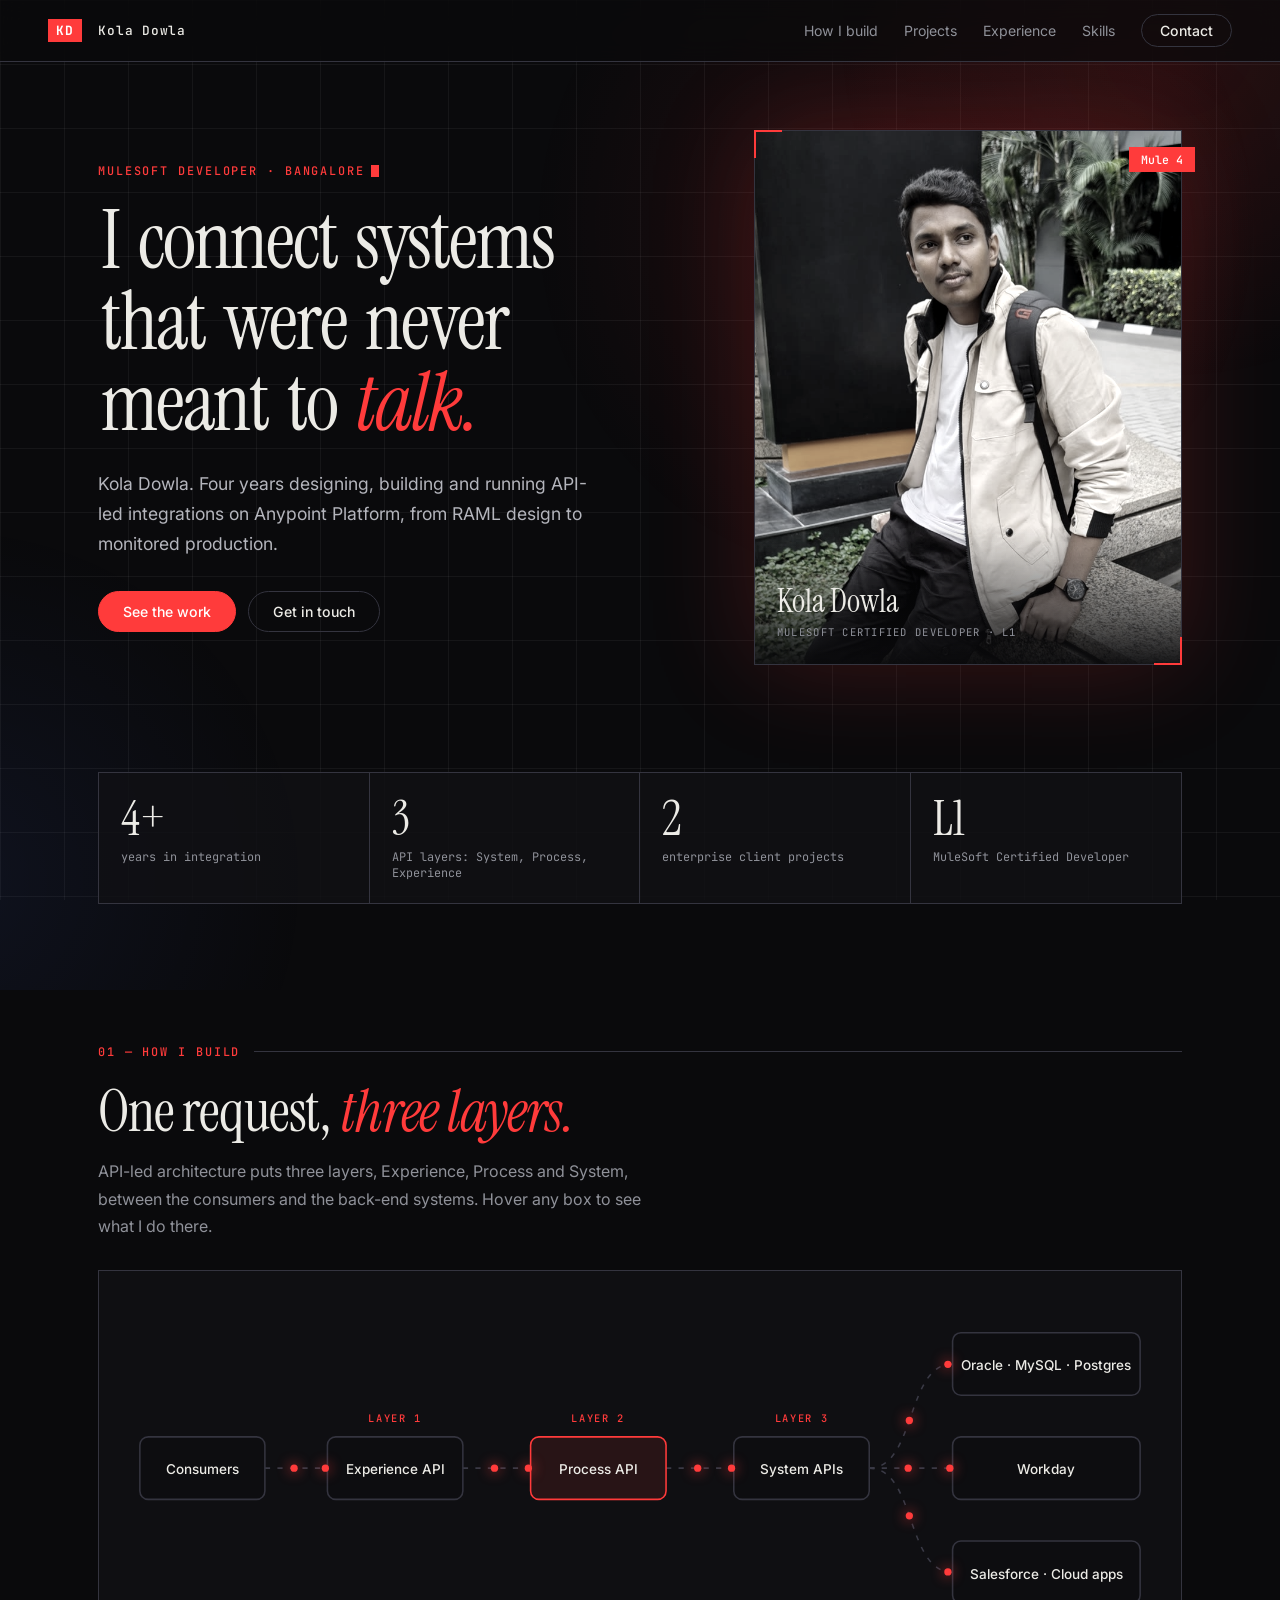
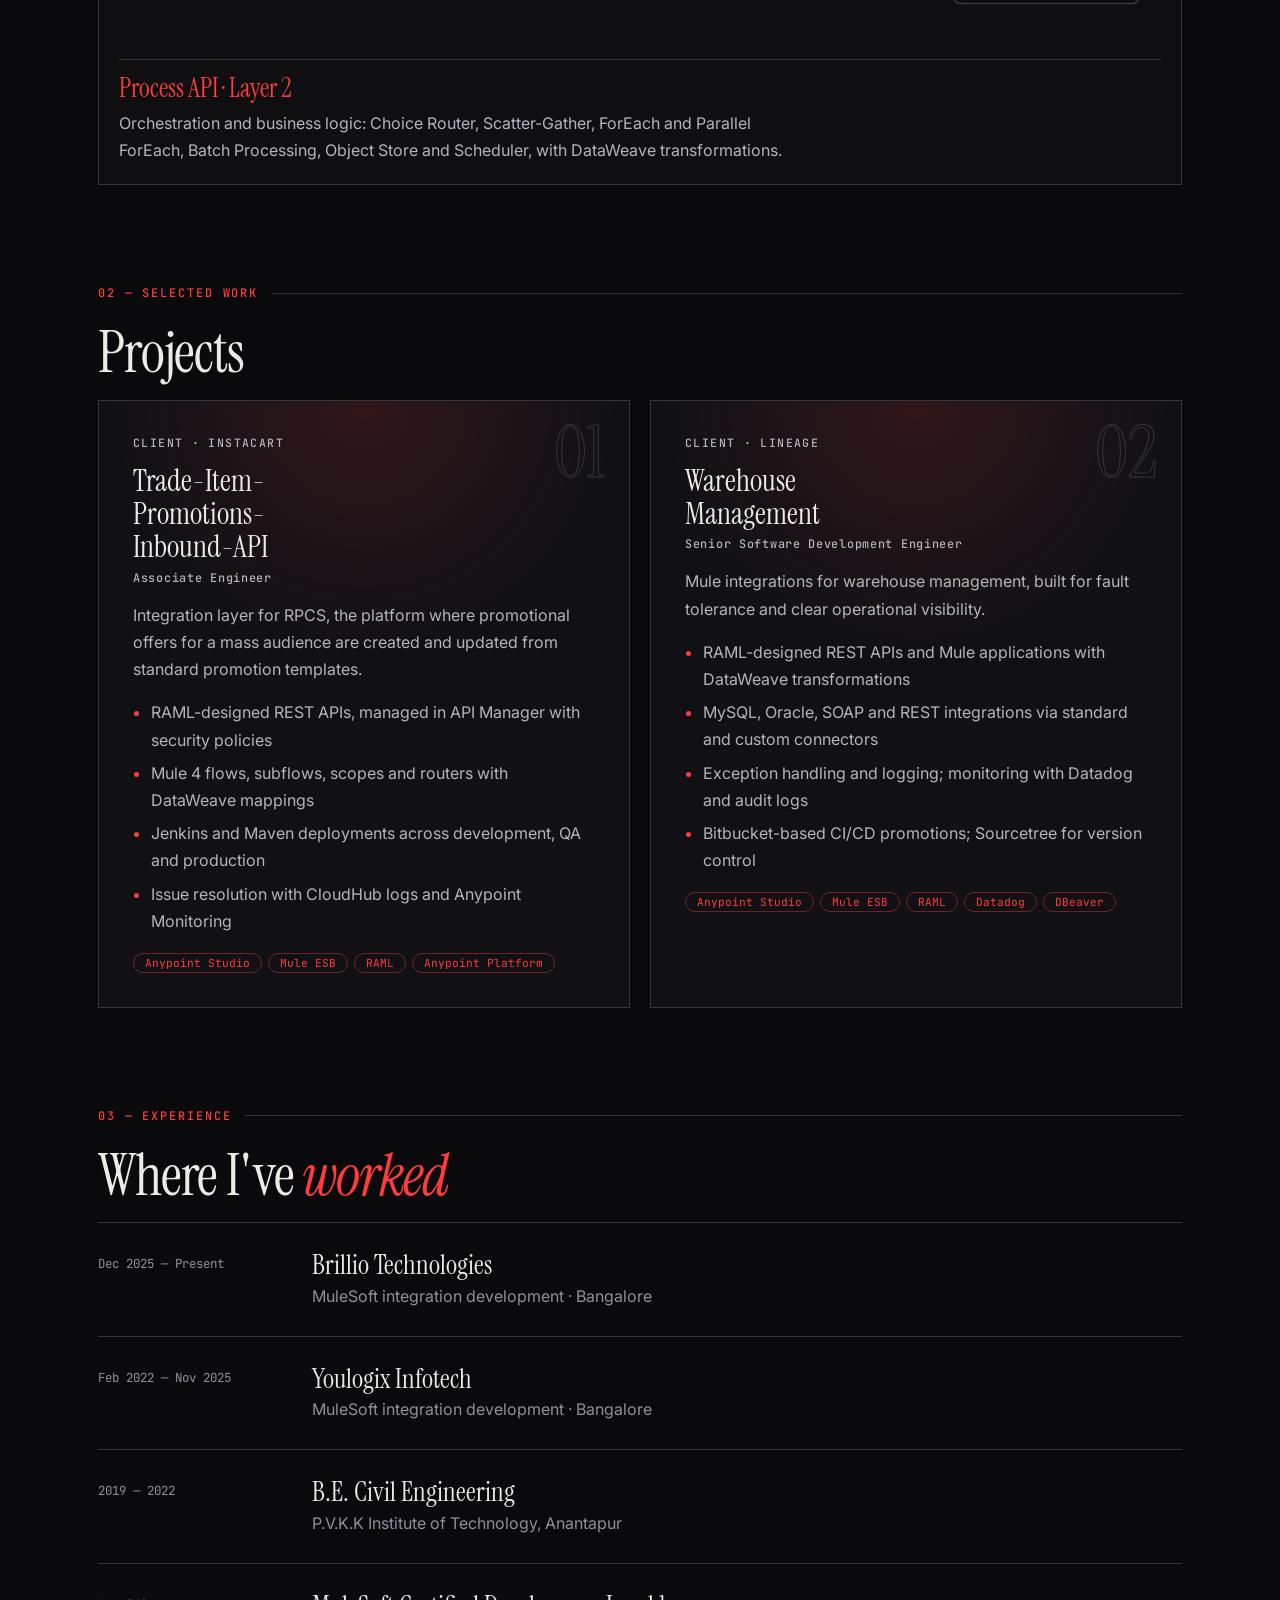
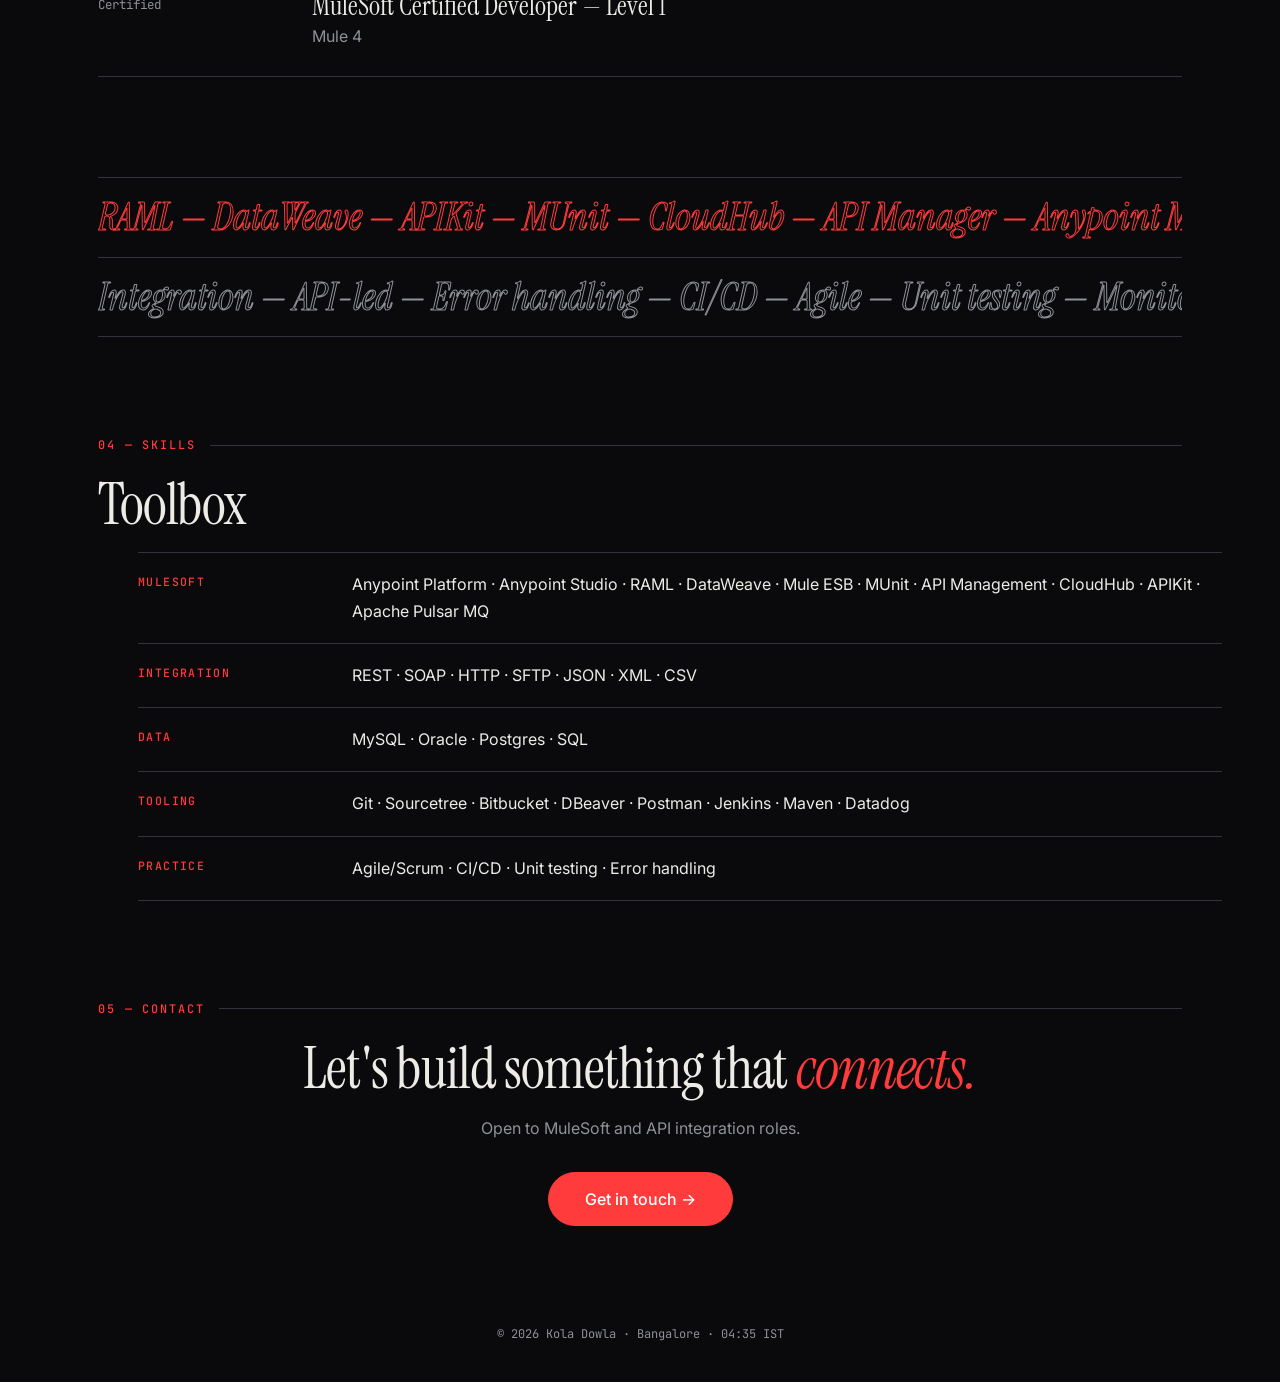
==== index.html @ 2a0abe40 "Add files via upload" ====
<!DOCTYPE html>
<html lang="en"><head><meta charset="utf-8"><meta name="viewport" content="width=device-width,initial-scale=1">
<title>Kola Dowla — MuleSoft Developer</title>
<meta name="description" content="MuleSoft Certified Developer building API-led integrations on Anypoint Platform. Bangalore.">
<link rel="preconnect" href="https://fonts.googleapis.com"><link rel="preconnect" href="https://fonts.gstatic.com" crossorigin>
<link href="https://fonts.googleapis.com/css2?family=Instrument+Serif:ital@0;1&family=Inter:wght@400;500;600&family=JetBrains+Mono:wght@400;500&display=swap" rel="stylesheet">
<link rel="stylesheet" href="style.css">
</head><body>
<div class="loader" id="loader"><span>KD</span><i></i></div>
<div class="spot" aria-hidden="true"></div><div class="prog"></div>
<header class="nav"><a class="mono" href="#top"><b>KD</b> Kola Dowla</a>
<nav><a href="#flow">How I build</a><a href="#projects">Projects</a><a href="#experience">Experience</a><a href="#skills">Skills</a><button class="btn sm" data-open>Contact</button></nav></header>

<main id="top">
<section class="hero"><div class="hero-t">
 <p class="eyebrow">MuleSoft Developer · Bangalore</p>
 <h1>I connect systems that were never meant to <em>talk.</em></h1>
 <p class="lead">Kola Dowla. Four years designing, building and running API-led integrations on Anypoint Platform, from RAML design to monitored production.</p>
 <div class="row"><a class="btn solid" href="#projects">See the work</a><button class="btn" data-open>Get in touch</button></div>
</div>
<figure class="ph"><img src="[data-uri]" alt="Kola Dowla" width="720" height="900"><figcaption><b>Kola Dowla</b><span>MULESOFT CERTIFIED DEVELOPER · L1</span></figcaption><em class="tg">Mule 4</em></figure>
<dl class="stats"><div><dt>4+</dt><dd>years in integration</dd></div><div><dt>3</dt><dd>API layers: System, Process, Experience</dd></div><div><dt>2</dt><dd>enterprise client projects</dd></div><div><dt>L1</dt><dd>MuleSoft Certified Developer</dd></div></dl>
</section>

<section id="flow" class="rv"><p class="lab">01 — How I build</p><h2>One request, <em>three layers.</em></h2>
<p class="sub">API-led architecture puts three layers, Experience, Process and System, between the consumers and the back-end systems. Hover any box to see what I do there.</p>
<div class="flow"><svg viewBox="0 0 1000 340" role="img" aria-label="API-led flow: consumers to Experience, Process and System APIs to backends">
<g fill="none" stroke="#3a3a46" stroke-width="1.5"><path id="p0" d="M140 170H200"/><path id="p1" d="M330 170H395"/><path id="p2" d="M525 170H590"/><path id="p3" d="M720 170C765 170 755 70 800 70"/><path id="p4" d="M720 170H800"/><path id="p5" d="M720 170C765 170 755 270 800 270"/></g>
<g class="nd" data-i="0"><rect x="20" y="140" width="120" height="60" rx="8"/><text x="80" y="176">Consumers</text></g>
<g class="nd" data-i="1"><rect x="200" y="140" width="130" height="60" rx="8"/><text x="265" y="176">Experience API</text></g>
<g class="nd" data-i="2"><rect x="395" y="140" width="130" height="60" rx="8"/><text x="460" y="176">Process API</text></g>
<g class="nd" data-i="3"><rect x="590" y="140" width="130" height="60" rx="8"/><text x="655" y="176">System APIs</text></g>
<g class="nd" data-i="4"><rect x="800" y="40" width="180" height="60" rx="8"/><text x="890" y="76">Oracle · MySQL · Postgres</text></g>
<g class="nd" data-i="4"><rect x="800" y="140" width="180" height="60" rx="8"/><text x="890" y="176">Workday</text></g>
<g class="nd" data-i="4"><rect x="800" y="240" width="180" height="60" rx="8"/><text x="890" y="276">Salesforce · Cloud apps</text></g>
<g class="lyr"><text x="265" y="126">LAYER 1</text><text x="460" y="126">LAYER 2</text><text x="655" y="126">LAYER 3</text></g>
<g id="pk"></g></svg>
<div class="info" id="info" aria-live="polite"></div></div></section>

<section id="projects" class="rv"><p class="lab">02 — Selected work</p><h2>Projects</h2><div class="pgrid">
 <article class="card"><span class="no">01</span><p class="cl">Client · Instacart</p><h3>Trade-Item-Promotions-Inbound-API</h3><p class="role">Associate Engineer</p>
  <p>Integration layer for RPCS, the platform where promotional offers for a mass audience are created and updated from standard promotion templates.</p>
  <ul><li>RAML-designed REST APIs, managed in API Manager with security policies</li><li>Mule 4 flows, subflows, scopes and routers with DataWeave mappings</li><li>Jenkins and Maven deployments across development, QA and production</li><li>Issue resolution with CloudHub logs and Anypoint Monitoring</li></ul>
  <div class="tags"><span>Anypoint Studio</span><span>Mule ESB</span><span>RAML</span><span>Anypoint Platform</span></div></article>
 <article class="card"><span class="no">02</span><p class="cl">Client · Lineage</p><h3>Warehouse Management</h3><p class="role">Senior Software Development Engineer</p>
  <p>Mule integrations for warehouse management, built for fault tolerance and clear operational visibility.</p>
  <ul><li>RAML-designed REST APIs and Mule applications with DataWeave transformations</li><li>MySQL, Oracle, SOAP and REST integrations via standard and custom connectors</li><li>Exception handling and logging; monitoring with Datadog and audit logs</li><li>Bitbucket-based CI/CD promotions; Sourcetree for version control</li></ul>
  <div class="tags"><span>Anypoint Studio</span><span>Mule ESB</span><span>RAML</span><span>Datadog</span><span>DBeaver</span></div></article>
</div></section>

<section id="experience" class="rv"><p class="lab">03 — Experience</p><h2>Where I've <em>worked</em></h2><div class="tl">
 <div class="job"><span>Dec 2025 — Present</span><div><h3>Brillio Technologies</h3><p>MuleSoft integration development · Bangalore</p></div></div>
 <div class="job"><span>Feb 2022 — Nov 2025</span><div><h3>Youlogix Infotech</h3><p>MuleSoft integration development · Bangalore</p></div></div>
 <div class="job"><span>2019 — 2022</span><div><h3>B.E. Civil Engineering</h3><p>P.V.K.K Institute of Technology, Anantapur</p></div></div>
 <div class="job"><span>Certified</span><div><h3>MuleSoft Certified Developer — Level 1</h3><p>Mule 4</p></div></div></div></section>

<div class="mq" aria-hidden="true"><div>RAML — DataWeave — APIKit — MUnit — CloudHub — API Manager — Anypoint Monitoring — Jenkins — Maven — Datadog — SOAP — REST — SFTP — RAML — DataWeave — APIKit — MUnit — CloudHub — API Manager — Anypoint Monitoring — Jenkins — Maven — Datadog — SOAP — REST — SFTP — </div></div>

<div class="mq rev" aria-hidden="true"><div>Integration — API-led — Error handling — CI/CD — Agile — Unit testing — Monitoring — Integration — API-led — Error handling — CI/CD — Agile — Unit testing — Monitoring — </div></div>

<section id="skills" class="rv"><p class="lab">04 — Skills</p><h2>Toolbox</h2><dl class="sk">
 <div><dt>MuleSoft</dt><dd>Anypoint Platform · Anypoint Studio · RAML · DataWeave · Mule ESB · MUnit · API Management · CloudHub · APIKit · Apache Pulsar MQ</dd></div>
 <div><dt>Integration</dt><dd>REST · SOAP · HTTP · SFTP · JSON · XML · CSV</dd></div>
 <div><dt>Data</dt><dd>MySQL · Oracle · Postgres · SQL</dd></div>
 <div><dt>Tooling</dt><dd>Git · Sourcetree · Bitbucket · DBeaver · Postman · Jenkins · Maven · Datadog</dd></div>
 <div><dt>Practice</dt><dd>Agile/Scrum · CI/CD · Unit testing · Error handling</dd></div></dl></section>

<section id="contact" class="rv cta"><p class="lab">05 — Contact</p><h2>Let's build something that <em>connects.</em></h2>
<p class="sub">Open to MuleSoft and API integration roles.</p><button class="btn solid big" data-open>Get in touch →</button></section>
</main>
<footer>© <span id="yr"></span> Kola Dowla · Bangalore <span id="clock"></span></footer>

<div class="modal" id="modal" role="dialog" aria-modal="true" aria-labelledby="mt" aria-hidden="true"><div class="sheet">
 <button class="x" data-close aria-label="Close">✕</button><h3 id="mt">Get in touch</h3>
 <a class="ct" href="mailto:dowlakola43@gmail.com?subject=Portfolio%20enquiry"><span><small>EMAIL · opens your mail app or Outlook</small>dowlakola43@gmail.com</span><i>↗</i></a>
 <div class="acts"><a class="mini" href="https://outlook.office.com/mail/deeplink/compose?to=dowlakola43%40gmail.com&subject=Portfolio%20enquiry" target="_blank" rel="noopener">Open in Outlook web</a><button class="mini" data-copy="dowlakola43@gmail.com">Copy email</button></div>
 <a class="ct" href="tel:+919901135654"><span><small>PHONE · tap to call</small>+91 99011 35654</span><i>↗</i></a>
 <div class="acts"><button class="mini" data-copy="+919901135654">Copy number</button></div></div></div>
<script src="script.js"></script></body></html>
---- style.css ----
:root{--bg:#0a0a0c;--pn:#111115;--tx:#ecebe6;--mu:#8f9199;--ln:#34343f;--rd:#ff3b3b;--s:"Instrument Serif",Georgia,"Times New Roman",serif;--i:"Inter",system-ui,-apple-system,"Segoe UI",sans-serif;--m:"JetBrains Mono",ui-monospace,Menlo,monospace}
*{box-sizing:border-box}html{scroll-behavior:smooth;scroll-padding-top:80px;background:var(--bg)}
body{margin:0;background:linear-gradient(rgba(255,255,255,.05) 1px,transparent 1px) 0 0/100% 64px,linear-gradient(90deg,rgba(255,255,255,.05) 1px,transparent 1px) 0 0/64px 100%,var(--bg);background-attachment:fixed;color:var(--tx);font:400 1rem/1.7 var(--i);-webkit-font-smoothing:antialiased;overflow-x:hidden}
a{color:inherit;text-decoration:none}::selection{background:var(--rd);color:#fff}:focus-visible{outline:2px solid var(--rd);outline-offset:3px}
.loader{position:fixed;inset:0;z-index:300;background:var(--bg);display:grid;place-content:center;gap:14px;text-align:center;animation:ld .8s cubic-bezier(.77,0,.18,1) 1.7s forwards}
.loader span{font:400 4.5rem/1 var(--s);color:var(--tx)}.loader i{display:block;height:1px;background:var(--rd);box-shadow:0 0 14px var(--rd);animation:fill 1.4s ease-out forwards;width:0}
@keyframes fill{to{width:100%}}@keyframes ld{to{transform:translateY(-100%);visibility:hidden}}
.spot{position:fixed;inset:0;pointer-events:none;z-index:0;background:radial-gradient(520px circle at var(--x,70%) var(--y,25%),rgba(255,59,59,.1),transparent 70%)}
.prog{position:fixed;top:0;left:0;height:2px;width:0;background:var(--rd);z-index:90;box-shadow:0 0 10px var(--rd)}
.nav{position:fixed;top:0;left:0;right:0;z-index:80;display:flex;justify-content:space-between;align-items:center;padding:14px clamp(18px,4vw,48px);background:rgba(10,10,12,.72);backdrop-filter:blur(12px);border-bottom:1px solid var(--ln)}
.mono{font:500 .8rem var(--m);letter-spacing:.06em}.mono b{background:var(--rd);color:#fff;padding:3px 8px;margin-right:8px}
.nav nav{display:flex;gap:26px;align-items:center;font-size:.88rem;color:var(--mu)}.nav nav a:hover{color:var(--tx)}
.btn{display:inline-flex;align-items:center;gap:8px;font:500 .88rem var(--i);color:var(--tx);background:none;border:1px solid var(--ln);border-radius:99px;padding:11px 24px;cursor:pointer;transition:.25s}
.btn:hover{border-color:var(--rd);color:var(--rd)}.btn.solid{background:var(--rd);border-color:var(--rd);color:#fff}.btn.solid:hover{background:#ff5555;color:#fff}.btn.sm{padding:7px 18px}.btn.big{padding:16px 36px;font-size:1rem}
main{position:relative;z-index:1;max-width:1180px;margin:0 auto;padding:0 clamp(18px,4vw,48px)}
.hero{min-height:100vh;padding:130px 0 40px;display:grid;grid-template-columns:1.15fr .85fr;gap:clamp(30px,6vw,90px);align-items:center}
.eyebrow,.lab{font:500 .74rem var(--m);letter-spacing:.16em;text-transform:uppercase;color:var(--rd);margin:0 0 22px}
h1{font:400 clamp(2.8rem,6.3vw,5.6rem)/1 var(--s);letter-spacing:-.025em;margin:0 0 26px}h1 em,h2 em{color:var(--rd)}
.lead{color:#b4b5bc;max-width:46ch;font-size:1.1rem;margin:0 0 32px}.row{display:flex;gap:12px;flex-wrap:wrap}
.ph{position:relative;margin:0;aspect-ratio:4/5;border:1px solid var(--ln);box-shadow:0 0 100px rgba(255,59,59,.2)}
.ph::before,.ph::after{content:"";position:absolute;width:26px;height:26px;border:2px solid var(--rd);z-index:2}.ph::before{top:-1px;left:-1px;border-right:0;border-bottom:0}.ph::after{bottom:-1px;right:-1px;border-left:0;border-top:0}
.ph img{width:100%;height:100%;object-fit:cover;object-position:50% 12%;filter:grayscale(.75) contrast(1.1);transition:filter .6s;display:block}.ph:hover img{filter:none}
.ph figcaption{position:absolute;left:0;right:0;bottom:0;padding:60px 22px 20px;background:linear-gradient(transparent,rgba(10,10,12,.95))}
.ph b{display:block;font:400 2rem/1 var(--s)}.ph span{font:400 .66rem var(--m);letter-spacing:.12em;color:var(--mu)}
.tg{position:absolute;top:16px;right:-14px;font:500 .72rem var(--m);font-style:normal;background:var(--rd);color:#fff;padding:5px 12px;z-index:3}
.stats{grid-column:1/-1;display:grid;grid-template-columns:repeat(4,1fr);margin:30px 0 0;border:1px solid var(--ln);background:rgba(17,17,21,.8)}
.stats div{padding:22px;border-right:1px solid var(--ln)}.stats div:last-child{border:0}.stats dt{font:400 3rem/1 var(--s)}.stats dd{margin:6px 0 0;font:400 .74rem var(--m);color:var(--mu)}
section{padding:100px 0 0}h2{font:400 clamp(2.2rem,4.8vw,3.6rem)/1.05 var(--s);letter-spacing:-.02em;margin:0 0 16px}.sub{color:var(--mu);margin:0 0 30px;max-width:56ch}
.flow{border:1px solid var(--ln);background:rgba(17,17,21,.85);padding:20px}.flow svg{width:100%;display:block}
.nd rect{fill:#0d0d10;stroke:var(--ln);stroke-width:1.5;transition:.25s;cursor:pointer}.nd text{fill:var(--tx);font:500 13px var(--i);text-anchor:middle;pointer-events:none}
.nd:hover rect,.nd.on rect{stroke:var(--rd);fill:rgba(255,59,59,.1)}.pkc{fill:var(--rd);filter:drop-shadow(0 0 6px var(--rd))}
.info{border-top:1px solid var(--ln);margin-top:14px;padding-top:16px;min-height:96px}.info h3{font:400 1.6rem/1 var(--s);margin:0 0 8px;color:var(--rd)}.info p{margin:0;color:#b4b5bc;max-width:70ch}
.pgrid{display:grid;grid-template-columns:1fr 1fr;gap:20px}
.card{position:relative;border:1px solid var(--ln);padding:34px;background:radial-gradient(360px circle at var(--mx,50%) var(--my,0%),rgba(255,59,59,.13),transparent 70%),var(--pn);transition:border-color .3s,transform .15s}
.card:hover{border-color:var(--rd)}.no{position:absolute;top:16px;right:24px;font:400 4.5rem/1 var(--s);color:transparent;-webkit-text-stroke:1px var(--ln)}
.cl{font:500 .72rem var(--m);letter-spacing:.12em;text-transform:uppercase;color:var(--mu);margin:0 0 14px}.card h3{font:400 1.9rem/1.1 var(--s);margin:0 0 6px;max-width:16ch}.role{font:500 .74rem var(--m);color:var(--rd);margin:0 0 16px;letter-spacing:.06em}
.card p{color:#b4b5bc}.card ul{padding-left:18px;margin:14px 0;color:#b4b5bc}.card li{margin:6px 0}.card li::marker{color:var(--rd)}
.tags{display:flex;flex-wrap:wrap;gap:6px;margin-top:18px}.tags span{font:400 .7rem var(--m);color:var(--rd);border:1px solid rgba(255,59,59,.4);border-radius:99px;padding:2px 11px}
.tl{border-top:1px solid var(--ln)}.job{display:grid;grid-template-columns:190px 1fr;gap:24px;padding:26px 0;border-bottom:1px solid var(--ln);transition:padding .3s}.job:hover{padding-left:14px}
.job span{font:400 .78rem var(--m);color:var(--mu);padding-top:6px}.job h3{font:400 1.7rem/1.15 var(--s);margin:0 0 2px}.job p{margin:0;color:var(--mu)}
.mq{margin-top:100px;overflow:hidden;border-block:1px solid var(--ln);position:relative;z-index:1}.mq div{display:inline-block;white-space:nowrap;padding:20px 0;font:400 2.4rem/1 var(--s);font-style:italic;color:transparent;-webkit-text-stroke:1px var(--rd);animation:mq 40s linear infinite}@keyframes mq{to{transform:translateX(-50%)}}
.sk{margin:0}.sk div{display:grid;grid-template-columns:190px 1fr;gap:24px;padding:18px 0;border-top:1px solid var(--ln)}.sk div:last-child{border-bottom:1px solid var(--ln)}
.sk dt{font:500 .72rem var(--m);letter-spacing:.12em;text-transform:uppercase;color:var(--rd);padding-top:3px}.sk dd{margin:0}
.cta{text-align:center;padding-bottom:40px}.cta .sub{margin-inline:auto}
footer{position:relative;z-index:1;text-align:center;font:400 .75rem var(--m);color:var(--mu);padding:60px 0 40px}
.rv{opacity:0;transform:translateY(24px);transition:opacity .8s,transform .8s}.rv.in{opacity:1;transform:none}
.modal{position:fixed;inset:0;z-index:200;display:grid;place-items:center;background:rgba(5,5,7,.8);backdrop-filter:blur(8px);opacity:0;visibility:hidden;transition:.3s}.modal.on{opacity:1;visibility:visible}
.sheet{position:relative;width:min(92vw,480px);background:var(--pn);border:1px solid var(--ln);padding:34px;transform:translateY(16px);transition:transform .4s cubic-bezier(.2,.8,.2,1)}.modal.on .sheet{transform:none}
.sheet::before{content:"";position:absolute;top:-1px;left:-1px;width:22px;height:22px;border:2px solid var(--rd);border-right:0;border-bottom:0}
.sheet h3{font:400 2.2rem/1 var(--s);margin:0 0 22px}.x{position:absolute;top:14px;right:16px;background:none;border:0;color:var(--mu);font-size:1.1rem;cursor:pointer}.x:hover{color:var(--rd)}
.ct{display:flex;justify-content:space-between;align-items:center;gap:12px;border:1px solid var(--ln);padding:15px 18px;font:500 1.02rem var(--i);word-break:break-all;transition:.2s}.ct:hover{border-color:var(--rd);background:rgba(255,59,59,.07)}
.ct small{display:block;font:400 .68rem var(--m);color:var(--mu);margin-bottom:2px}.ct i{font-style:normal;color:var(--rd)}
.acts{display:flex;gap:8px;flex-wrap:wrap;margin:10px 0 20px}.mini{font:400 .72rem var(--m);color:var(--mu);border:1px solid var(--ln);border-radius:99px;background:none;padding:5px 14px;cursor:pointer;transition:.2s}.mini:hover{color:var(--rd);border-color:var(--rd)}
@media(max-width:900px){.hero{grid-template-columns:1fr;padding-top:110px}.ph{max-width:420px}.stats{grid-template-columns:1fr 1fr}.stats div:nth-child(2){border-right:0}.stats div:nth-child(-n+2){border-bottom:1px solid var(--ln)}.pgrid{grid-template-columns:1fr}.job,.sk div{grid-template-columns:1fr;gap:4px}.nav nav a{display:none}.card h3{max-width:none}}
@media(prefers-reduced-motion:reduce){.rv{opacity:1;transform:none}.mq div{animation:none}.loader{display:none}html{scroll-behavior:auto}}

/* ---- motion ---- */
body::before{content:"";position:fixed;inset:-10%;z-index:0;pointer-events:none;background:radial-gradient(38vw 38vw at 85% 12%,rgba(255,59,59,.13),transparent 70%),radial-gradient(40vw 40vw at 5% 90%,rgba(80,120,255,.08),transparent 70%);animation:drift 20s ease-in-out infinite alternate}
@keyframes drift{to{transform:translate(-4%,3%) scale(1.1)}}
.nav{transition:transform .4s}.nav.hid{transform:translateY(-100%)}
.eyebrow,.lead,.row{opacity:0;animation:fup .9s cubic-bezier(.2,.8,.2,1) forwards}
.eyebrow{animation-delay:1.9s}.lead{animation-delay:2.7s}.row{animation-delay:2.9s}
.eyebrow::after{content:"";display:inline-block;width:8px;height:1em;background:var(--rd);margin-left:6px;vertical-align:-2px;animation:blink 1s steps(1) infinite}
@keyframes blink{50%{opacity:0}}@keyframes fup{from{opacity:0;transform:translateY(16px)}to{opacity:1;transform:none}}
h1 .w{display:inline-block;overflow:hidden;vertical-align:top;padding:0 .04em .14em;margin-bottom:-.14em}
h1 .w>span{display:inline-block;transform:translateY(115%);animation:rise 1.1s cubic-bezier(.2,.8,.2,1) forwards;animation-delay:calc(2s + var(--i)*.09s)}
@keyframes rise{to{transform:none}}
.hero-t{translate:0 calc(var(--sy,0)*-.06px)}
.ph{clip-path:inset(100% 0 0 0);animation:wipe 1.4s cubic-bezier(.7,0,.2,1) 2.1s forwards;transition:transform .25s ease-out;translate:0 calc(var(--sy,0)*.05px)}
@keyframes wipe{to{clip-path:inset(-140px)}}
.ph img{scale:1.18;animation:settle 2.2s cubic-bezier(.2,.8,.2,1) 2.1s forwards}@keyframes settle{to{scale:1}}
.tg{animation:bob 3.5s ease-in-out infinite}@keyframes bob{50%{translate:0 -8px}}
.lab{display:flex;align-items:center;gap:14px}.lab::after{content:"";flex:1;height:1px;background:var(--ln);transform-origin:left;transform:scaleX(0);transition:transform 1.3s cubic-bezier(.7,0,.2,1) .2s}.in .lab::after{transform:scaleX(1)}
.rv h2{clip-path:inset(-10% 100% -20% 0);transition:clip-path 1.1s cubic-bezier(.7,0,.2,1) .15s}.rv.in h2{clip-path:inset(-10% -5% -20% 0)}
.rv{opacity:0;transform:none;translate:0 26px;transition:opacity .9s,translate .9s cubic-bezier(.2,.8,.2,1)}
.job.rv{translate:-40px 0;transition:opacity .9s,translate .9s cubic-bezier(.2,.8,.2,1),padding .3s}.sk>div.rv{translate:40px 0}
.card.rv{transition:opacity .9s,translate .9s cubic-bezier(.2,.8,.2,1),border-color .3s,transform .15s}
.rv.in{opacity:1;translate:0 0}
.mq:hover div{animation-duration:100s}.mq.rev{margin-top:-1px}.mq.rev div{-webkit-text-stroke:1px var(--mu);animation-direction:reverse;animation-duration:55s}
.sk>div{transition:background .3s}.sk>div:hover{background:linear-gradient(90deg,rgba(255,59,59,.09),transparent)}
.flow path{stroke-dasharray:5 7;animation:dash 1s linear infinite}@keyframes dash{to{stroke-dashoffset:-24}}
.nd.on rect{animation:pls 1.8s ease-in-out infinite}@keyframes pls{50%{filter:drop-shadow(0 0 10px rgba(255,59,59,.65))}}
@media(prefers-reduced-motion:reduce){body::before,.tg,.flow path,.nd.on rect,.eyebrow::after{animation:none}.eyebrow,.lead,.row,h1 .w>span,.ph,.ph img{animation:none;opacity:1;transform:none;clip-path:none;scale:1}.rv h2{clip-path:none}.lab::after{transform:none}.rv{translate:0 0!important;opacity:1}}

.lyr text{fill:#ff3b3b;font:500 10px var(--m);letter-spacing:.16em;text-anchor:middle}
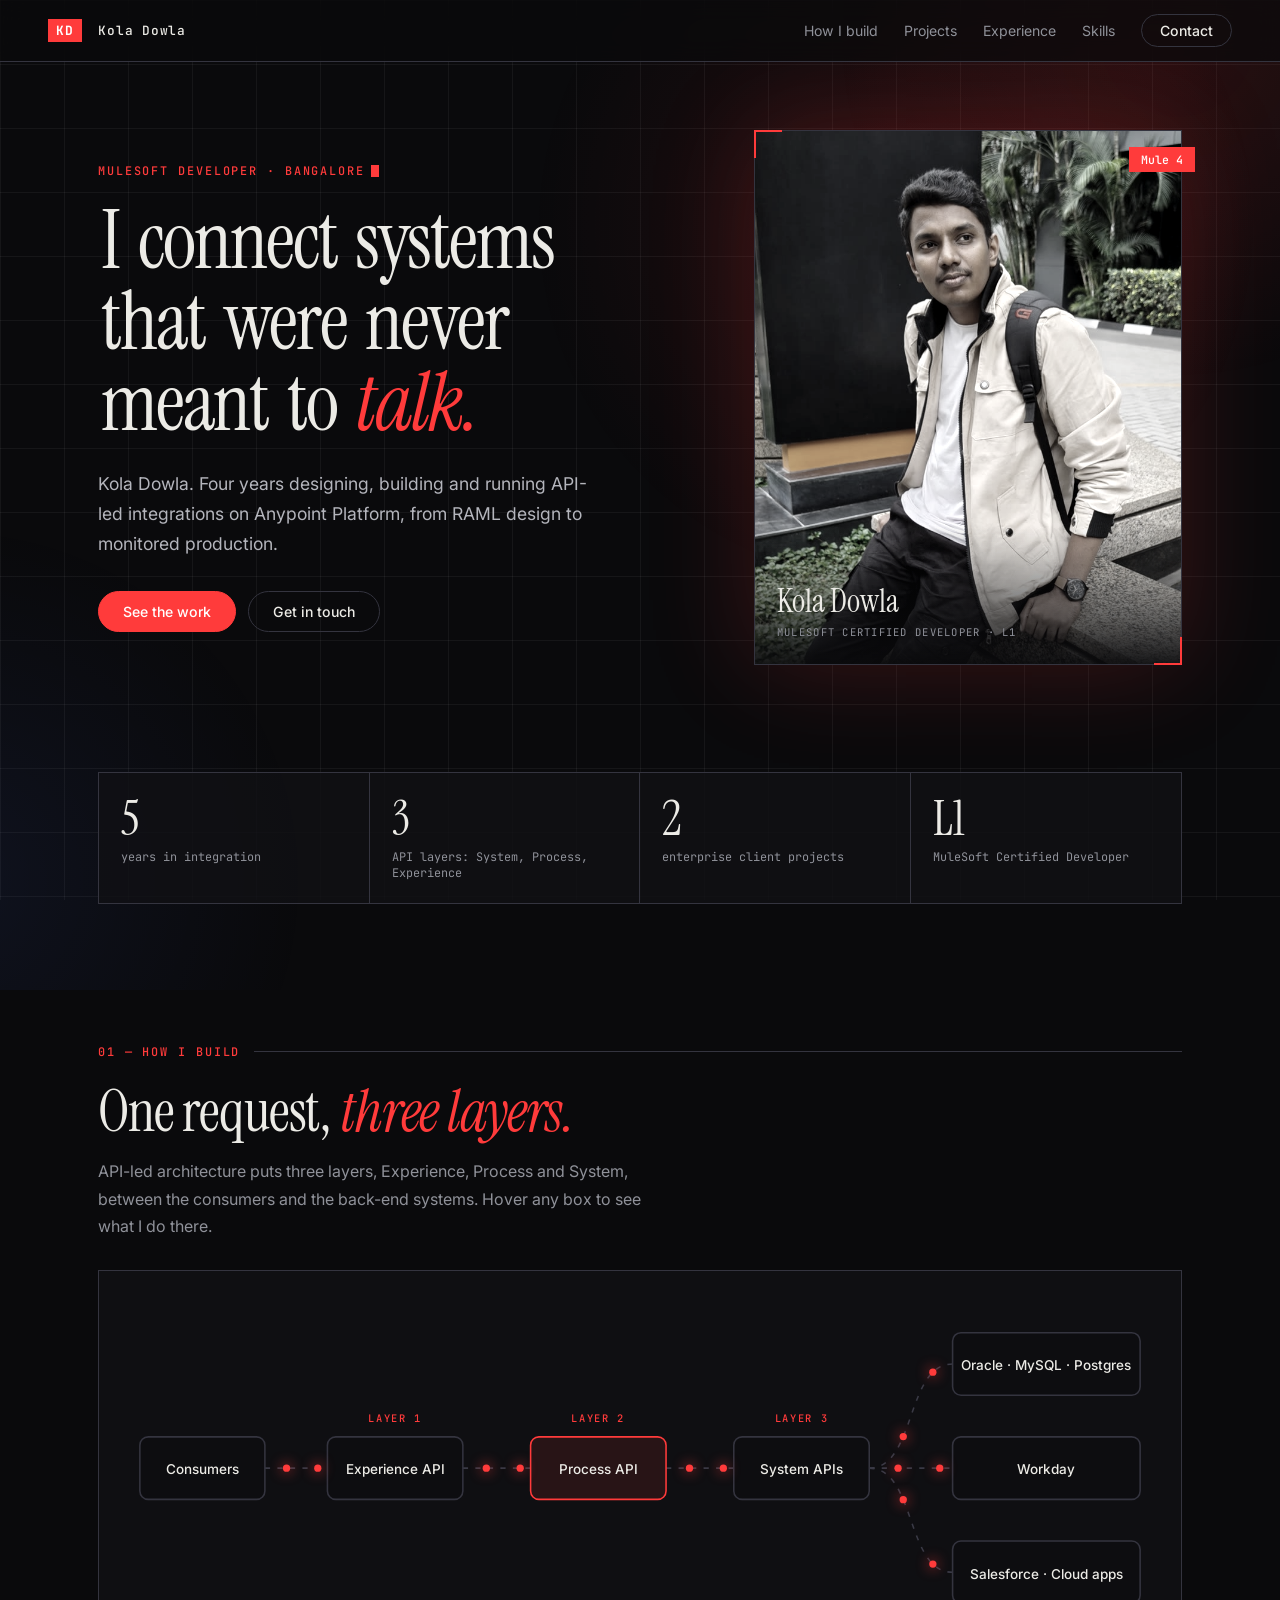
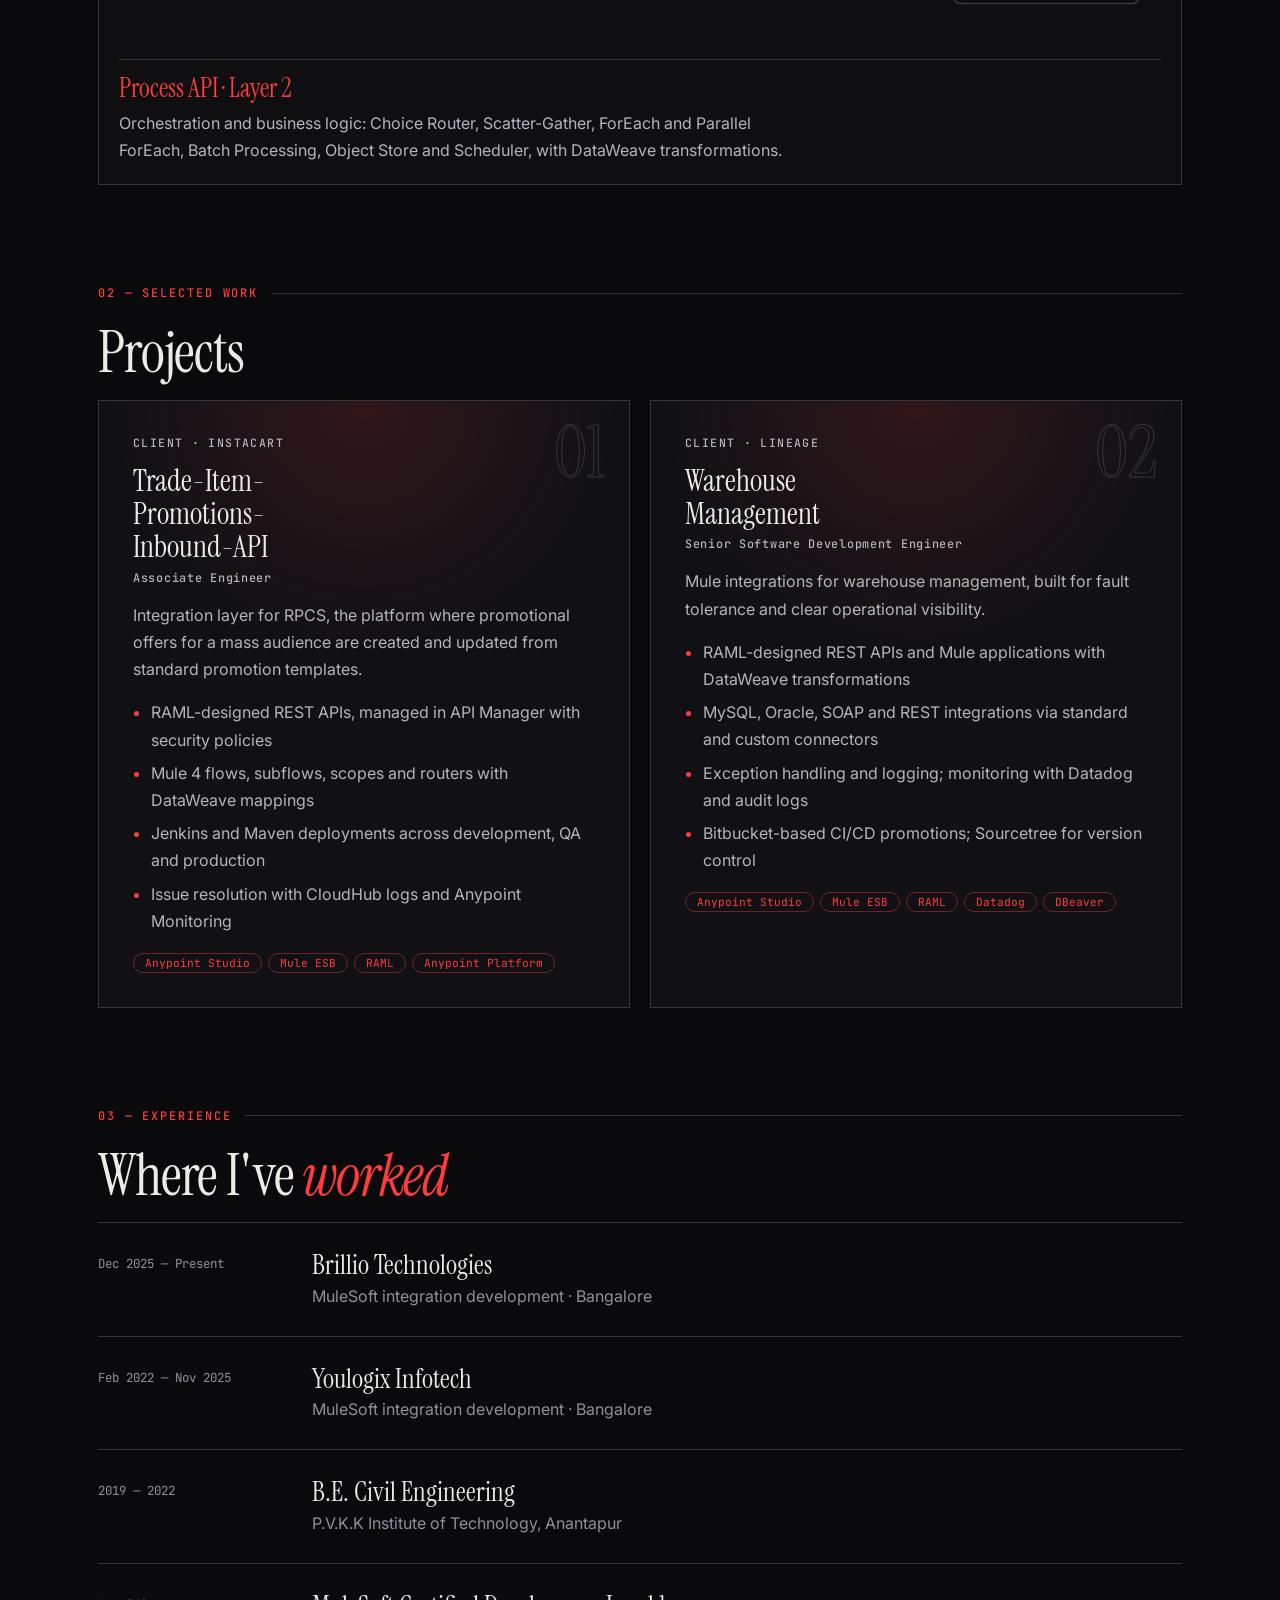
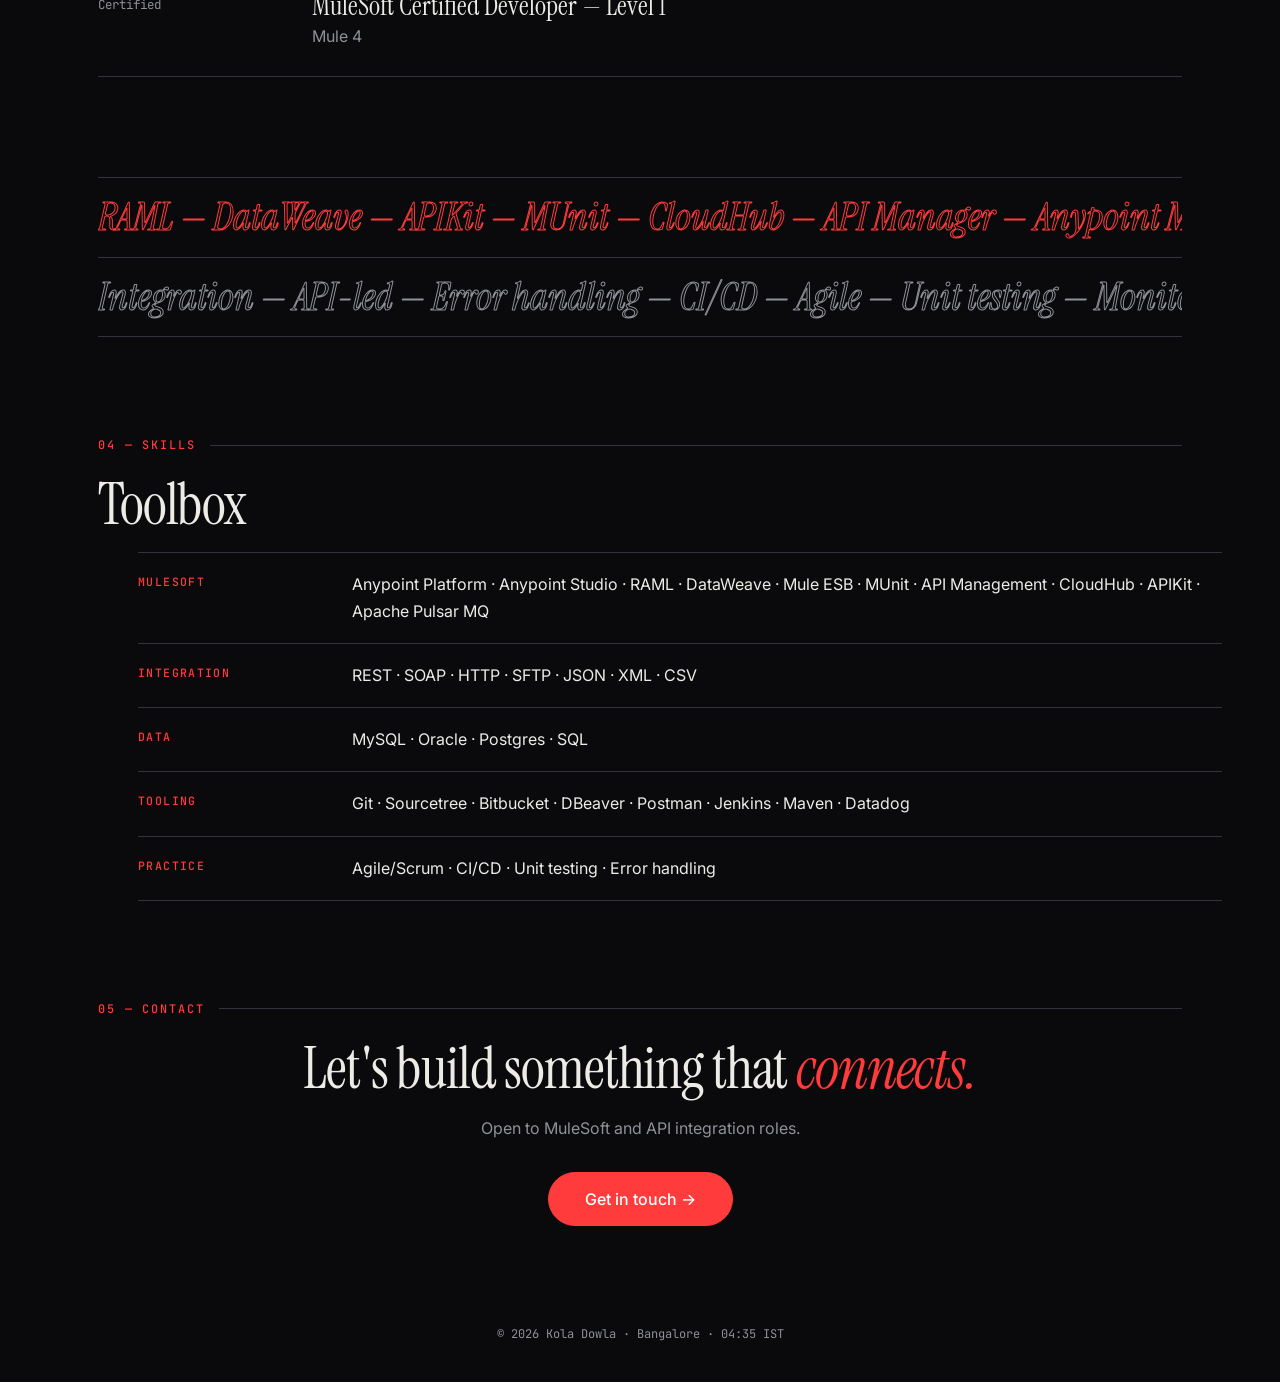
==== commit 87bfb2b9: "Update index.html" ====
--- a/index.html
+++ b/index.html
@@ -19,7 +19,7 @@
  <div class="row"><a class="btn solid" href="#projects">See the work</a><button class="btn" data-open>Get in touch</button></div>
 </div>
 <figure class="ph"><img src="[data-uri]" alt="Kola Dowla" width="720" height="900"><figcaption><b>Kola Dowla</b><span>MULESOFT CERTIFIED DEVELOPER · L1</span></figcaption><em class="tg">Mule 4</em></figure>
-<dl class="stats"><div><dt>4+</dt><dd>years in integration</dd></div><div><dt>3</dt><dd>API layers: System, Process, Experience</dd></div><div><dt>2</dt><dd>enterprise client projects</dd></div><div><dt>L1</dt><dd>MuleSoft Certified Developer</dd></div></dl>
+<dl class="stats"><div><dt>5</dt><dd>years in integration</dd></div><div><dt>3</dt><dd>API layers: System, Process, Experience</dd></div><div><dt>2</dt><dd>enterprise client projects</dd></div><div><dt>L1</dt><dd>MuleSoft Certified Developer</dd></div></dl>
 </section>
 
 <section id="flow" class="rv"><p class="lab">01 — How I build</p><h2>One request, <em>three layers.</em></h2>
